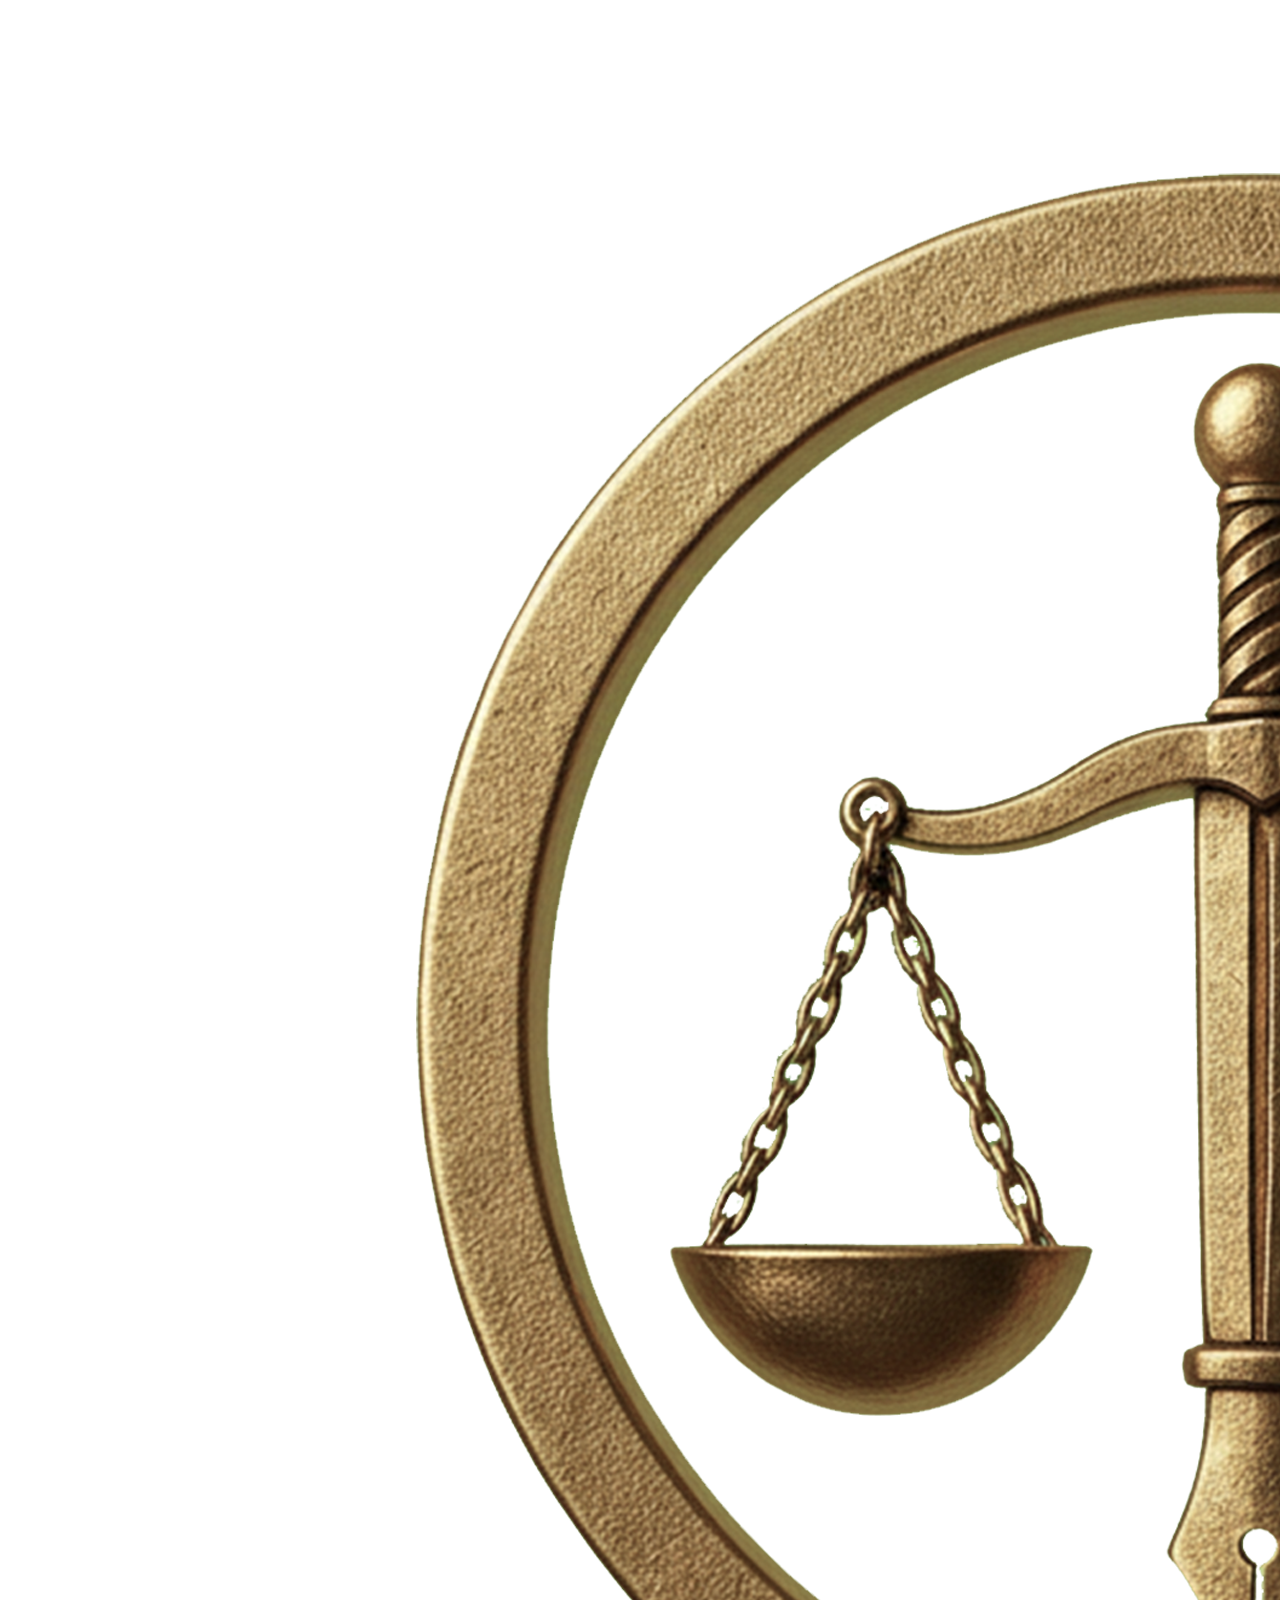
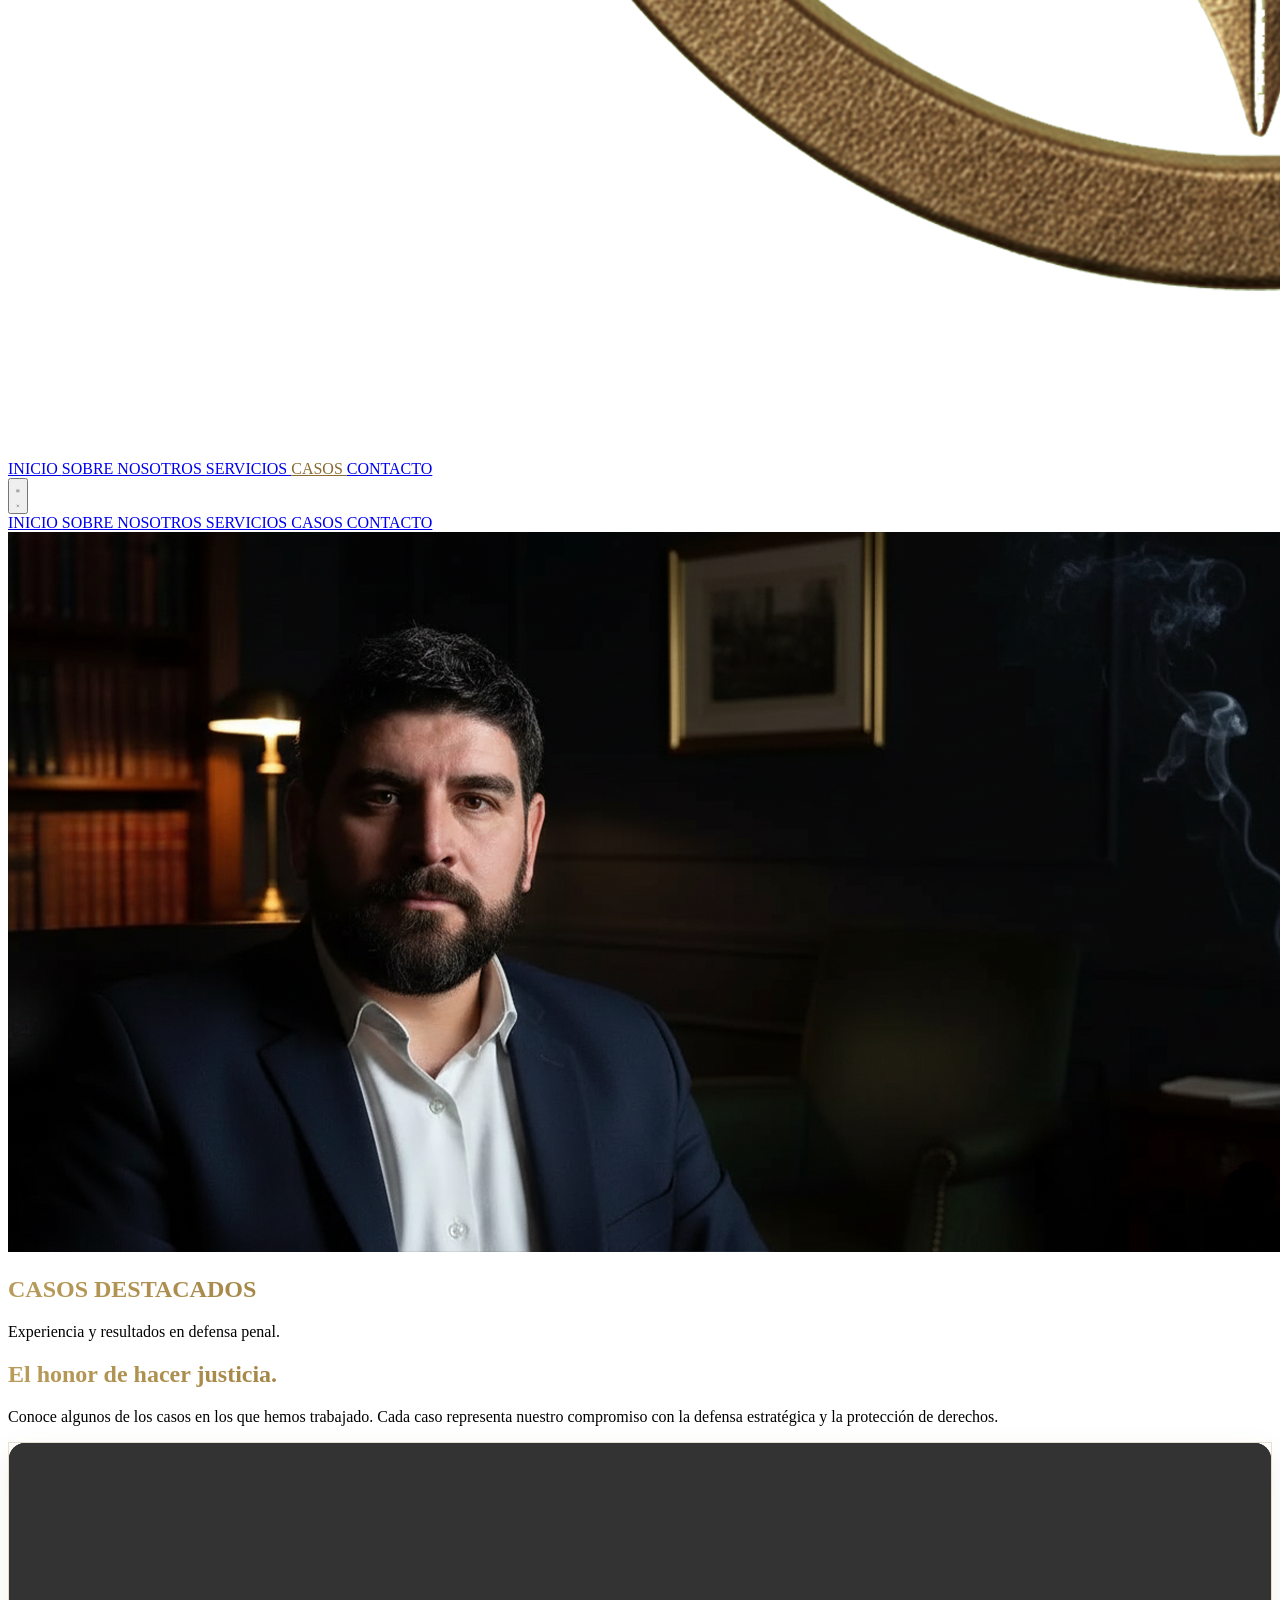
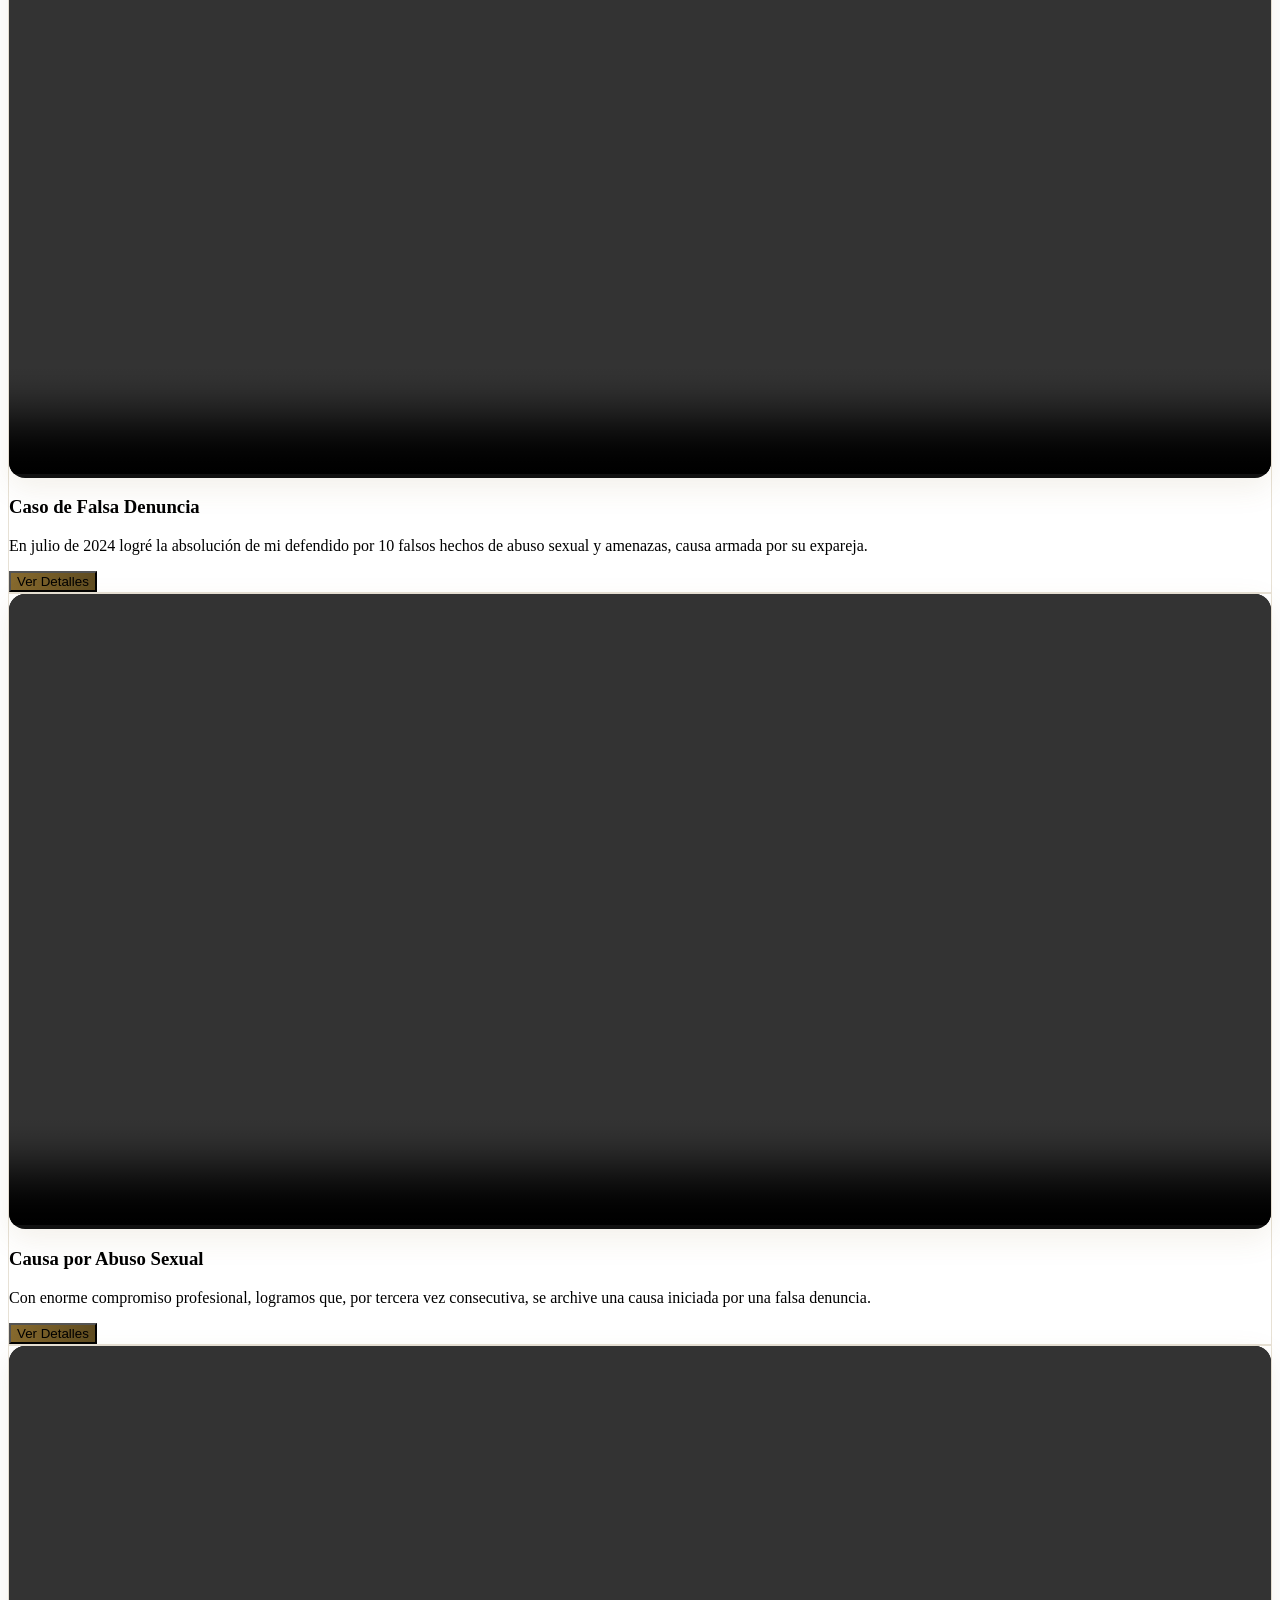
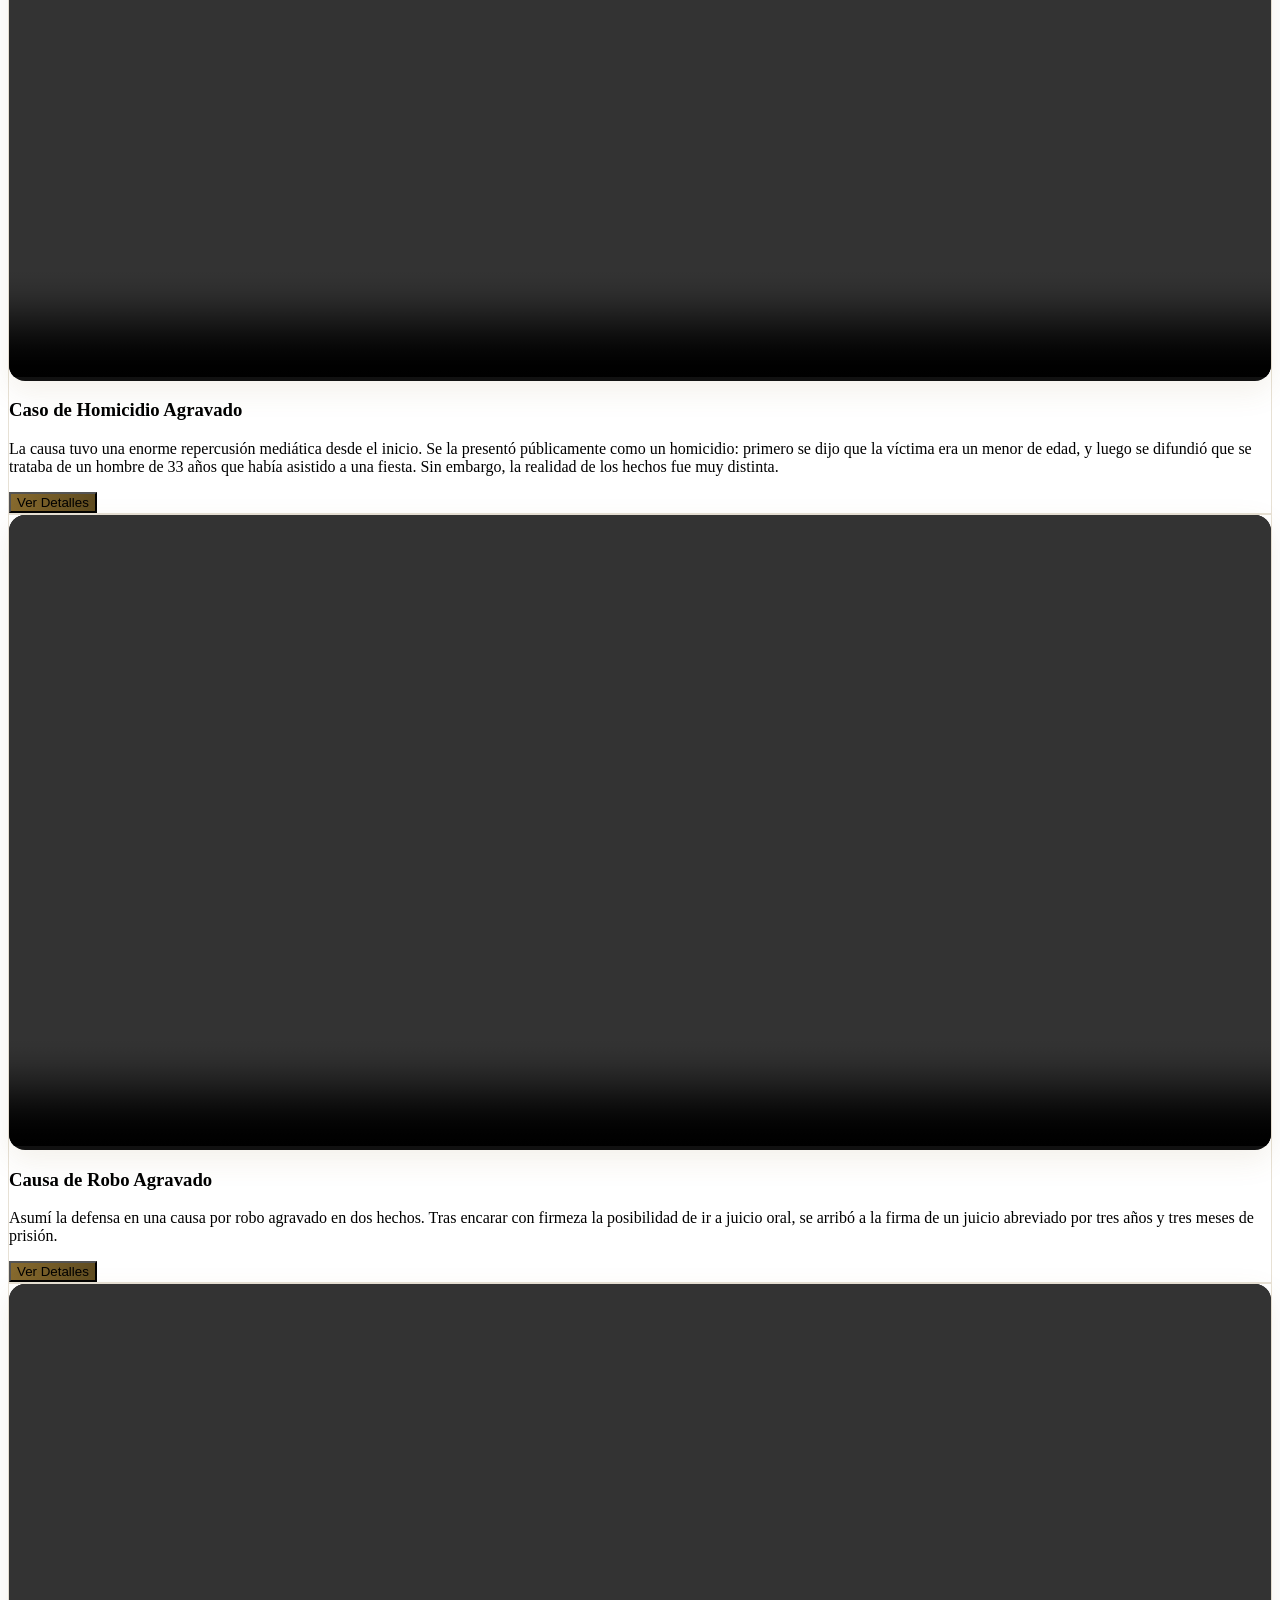
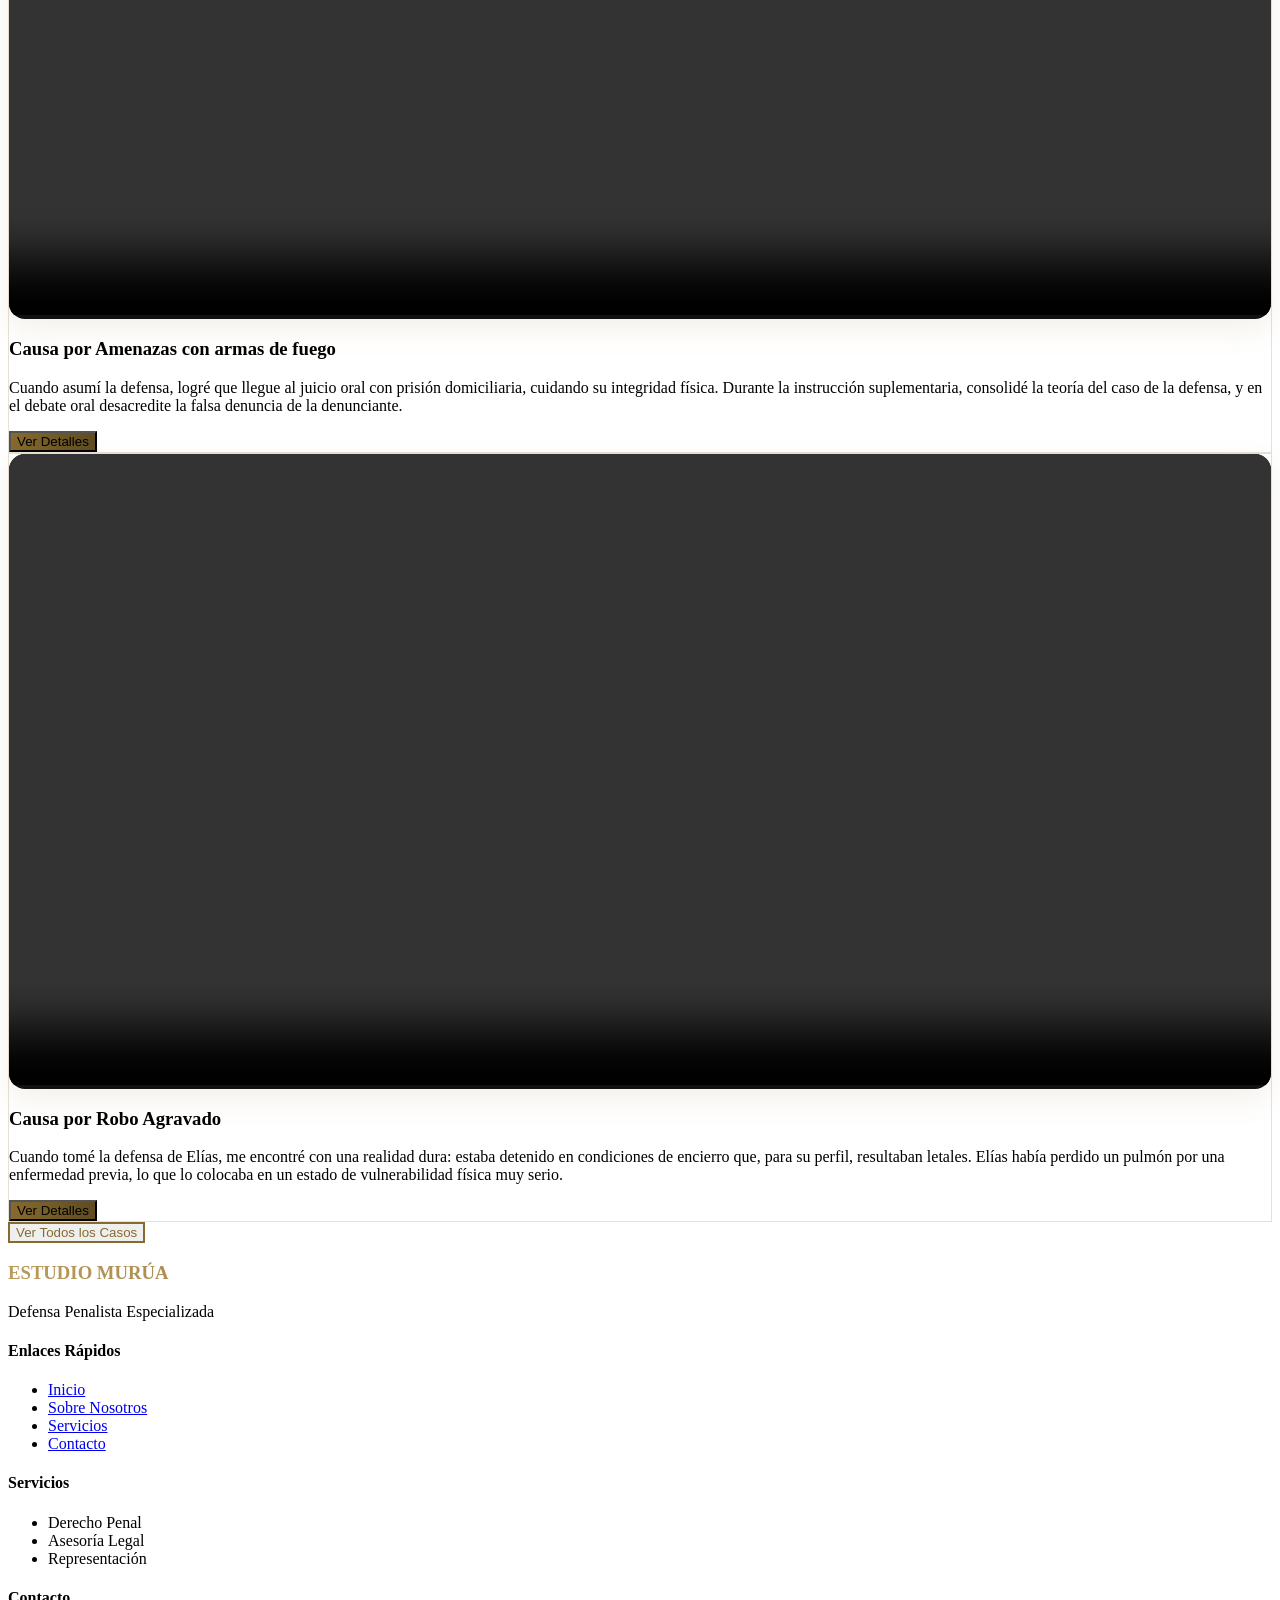
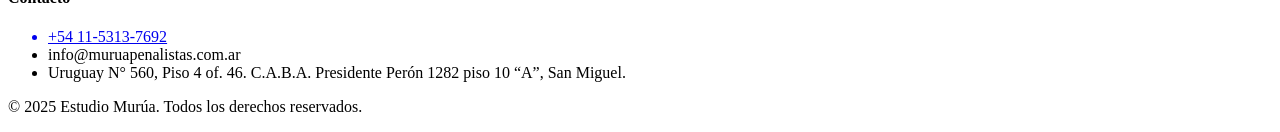
==== casos.html @ b3800d31 "Add files via upload" ====
<!DOCTYPE html>
<html lang="es">
<head>
    <meta charset="UTF-8">
    <meta name="viewport" content="width=device-width, initial-scale=1.0">
    <title>Casos - Estudio Murúa | Abogacía Penalista</title>
    <meta name="description" content="Conoce los casos destacados del Estudio Murúa, liderado por Leopoldo Murúa. Videos breves que muestran nuestra defensa penal activa.">
    <meta name="keywords" content="casos, estudio jurídico, Leopoldo Murúa, defensa penal, videos legales">
    <script src="tailwin.js"></script>
    <link rel="stylesheet" href="estilos.css">
    <link rel="stylesheet" href="servicios.css">
    <script>
        tailwind.config = {
            theme: {
                extend: {
                    colors: {
                        // Colores Dorados Oscuros / Latón
                        'yellow-400': '#B99B5A', // Latón Viejo (Claro)
                        'yellow-500': '#876A2E', // Bronce Oscuro (Principal)
                        'yellow-600': '#5E4B20', // Cobre Oscuro (Profundo)
                    }
                }
            }
        }
    </script>
    <style>
        /* Custom scrollbar */
        ::-webkit-scrollbar {
            width: 8px;
        }
        
        ::-webkit-scrollbar-track {
            background: #1f2937;
        }
        
        ::-webkit-scrollbar-thumb {
            /* NUEVO GRADIENTE DE DORADO OSCURO */
            background: linear-gradient(to bottom, #B99B5A, #876A2E, #5E4B20);
            border-radius: 4px;
        }
        
        /* Gradient text */
        .gradient-text {
             /* NUEVO GRADIENTE DE DORADO OSCURO */
            background: linear-gradient(to right, #B99B5A, #876A2E, #5E4B20);
            -webkit-background-clip: text;
            -webkit-text-fill-color: transparent;
            background-clip: text;
        }
        
        /* Button hover effects */
        .btn-gold {
             /* NUEVO GRADIENTE DE DORADO OSCURO */
            background: linear-gradient(to right, #876A2E, #5E4B20);
            transition: all 0.3s ease;
        }
        
        .btn-gold:hover {
             /* NUEVO GRADIENTE DE DORADO OSCURO */
            background: linear-gradient(to right, #B99B5A, #876A2E);
            transform: scale(1.05);
        }
        
        .btn-outline {
             /* COLOR DORADO OSCURO PRINCIPAL */
            border: 2px solid #876A2E;
            color: #876A2E;
            transition: all 0.3s ease;
        }
        
        .btn-outline:hover {
            background: #876A2E;
            color: #000;
        }
        
        /* Card hover effects */
        .card-hover {
            transition: all 0.3s ease;
             /* COLOR DORADO OSCURO PRINCIPAL CON BAJA OPACIDAD */
            border: 1px solid rgba(135, 106, 46, 0.2);
        }
        
        .card-hover:hover {
             /* COLOR DORADO OSCURO PRINCIPAL CON MEDIA OPACIDAD */
            border-color: rgba(135, 106, 46, 0.4);
            transform: translateY(-2px);
             /* SOMBRA DE CAJA CON DORADO OSCURO */
            box-shadow: 0 10px 30px rgba(135, 106, 46, 0.2);
        }
        
        /* Navigation effects */
        .nav-link {
            transition: color 0.2s ease;
        }
        
        .nav-link:hover {
            color: #876A2E; /* COLOR DORADO OSCURO PRINCIPAL */
        }
        
        .nav-link.active {
            color: #876A2E !important; /* COLOR DORADO OSCURO PRINCIPAL */
        }
        
        /* Floating animation */
        @keyframes float {
            0%, 100% { transform: translateY(0px); }
            50% { transform: translateY(-10px); }
        }
        
        .float-animation {
            animation: float 3s ease-in-out infinite;
        }
        
        /* Fade in animation */
        @keyframes fadeIn {
            from { opacity: 0; transform: translateY(20px); }
            to { opacity: 1; transform: translateY(0); }
        }
        
        .fade-in {
            animation: fadeIn 0.8s ease-out;
        }
        
        /* Pulse animation */
        @keyframes pulse {
            0%, 100% { opacity: 1; }
            50% { opacity: 0.7; }
        }
        
        .pulse-animation {
            animation: pulse 2s ease-in-out infinite;
        }

        /* Video container styles */
        .video-container {
            position: relative;
            overflow: hidden;
            border-radius: 1rem;
            background: #111;
            /* SOMBRA DE CAJA CON DORADO OSCURO */
            box-shadow: 0 10px 30px rgba(135, 106, 46, 0.1);
        }

        .video-container video {
            width: 100%;
            height: auto;
            object-fit: cover;
        }

        .video-overlay {
            position: absolute;
            top: 0;
            left: 0;
            width: 100%;
            height: 100%;
            background: linear-gradient(to bottom, rgba(0,0,0,0.6), rgba(0,0,0,0.2));
            display: flex;
            align-items: center;
            justify-content: center;
            opacity: 0;
            transition: opacity 0.3s ease;
        }

        .video-container:hover .video-overlay {
            opacity: 1;
        }

        .play-button {
            background: rgba(255,255,255,0.9);
            color: #000;
            padding: 1rem 2rem;
            border-radius: 9999px;
            font-weight: bold;
            display: flex;
            align-items: center;
            gap: 0.5rem;
            transition: all 0.3s ease;
        }

        .play-button:hover {
            background: #876A2E; /* COLOR DORADO OSCURO PRINCIPAL */
            color: #000;
            transform: scale(1.05);
        }

        .case-card {
            transition: all 0.3s ease;
        }

        .case-card:hover {
            transform: translateY(-5px);
             /* SOMBRA DE CAJA CON DORADO OSCURO */
            box-shadow: 0 15px 30px rgba(135, 106, 46, 0.2);
        }
    </style>
<script>
    // Fade-in global al cargar
    window.addEventListener("load", () => {
        document.body.classList.add("loaded");
    });

    // Fade-in en scroll con activación estable
    document.addEventListener("DOMContentLoaded", () => {
        const faders = document.querySelectorAll(".fade-in-section");

        const options = {
            threshold: 0.0,
            rootMargin: "0px 0px -100px 0px"
        };

        const appearOnScroll = new IntersectionObserver((entries, observer) => {
            entries.forEach(entry => {
                if (entry.isIntersecting) {
                    entry.target.classList.add("visible");
                    // 🔑 Esto evita que se vuelva a observar y desaparezca
                    observer.unobserve(entry.target);
                }
            });
        }, options);

        faders.forEach(fader => {
            appearOnScroll.observe(fader);
        });
    });
</script>


</head>
<body class="min-h-screen bg-gradient-to-b from-gray-950 via-black to-gray-900">

<nav class="fixed top-0 w-full z-50 bg-black/90 backdrop-blur-md border-b border-yellow-500/20 pt-4">
        <div class="max-w-7xl mx-auto px-4 sm:px-6 lg:px-8">
            <div class="flex justify-between items-center h-16">
              
              
              
              
                                          <div class="flex-shrink-0 nav-logo">
    <a href="index.html" class="block">
        <img 
            src="logoextendido.png" 
            alt="Estudio Murúa - Abogados Especialistas en Derecho Penal"
            class="h-8 md:h-14 w-auto object-contain"
        />
    </a>
</div>

                <div class="hidden md:block">
                    <div class="ml-10 flex items-baseline space-x-8">
                        <a href="index.html" class="nav-link text-gray-300 px-3 py-2 text-sm font-medium">
                            INICIO
                        </a>
                        <a href="sobre-nosotros.html" class="nav-link text-gray-300 px-3 py-2 text-sm font-medium">
                            SOBRE NOSOTROS
                        </a>
                        <a href="servicios.html" class="nav-link text-gray-300 px-3 py-2 text-sm font-medium">
                            SERVICIOS
                        </a>
                        <a href="casos.html" class="nav-link text-yellow-500 px-3 py-2 text-sm font-medium">
                            CASOS
                        </a>
                        <a href="contacto.html" class="nav-link text-gray-300 px-3 py-2 text-sm font-medium">
                            CONTACTO
                        </a>
                    </div>
                </div>

                <div class="md:hidden">
                    <button id="mobile-menu-button" class="text-gray-300 hover:text-yellow-500 p-2">
                        <svg id="menu-icon" class="h-6 w-6" fill="none" viewBox="0 0 24 24" stroke="currentColor">
                            <path stroke-linecap="round" stroke-linejoin="round" stroke-width="2" d="M4 6h16M4 12h16M4 18h16" />
                        </svg>
                        <svg id="close-icon" class="h-6 w-6 hidden" fill="none" viewBox="0 0 24 24" stroke="currentColor">
                            <path stroke-linecap="round" stroke-linejoin="round" stroke-width="2" d="M6 18L18 6M6 6l12 12" />
                        </svg>
                    </button>
                </div>
            </div>
        </div>

        <div id="mobile-menu" class="md:hidden bg-black/95 backdrop-blur-md border-b border-yellow-500/20 hidden">
            <div class="px-2 pt-2 pb-3 space-y-1 sm:px-3">
                <a href="index.html" class="mobile-nav-link text-gray-300 hover:text-yellow-500 block px-3 py-2 text-base font-medium w-full text-left">
                    INICIO
                </a>
                <a href="sobre-nosotros.html" class="mobile-nav-link text-gray-300 hover:text-yellow-500 block px-3 py-2 text-base font-medium w-full text-left">
                    SOBRE NOSOTROS
                </a>
                <a href="servicios.html" class="mobile-nav-link text-gray-300 hover:text-yellow-500 block px-3 py-2 text-base font-medium w-full text-left">
                    SERVICIOS
                </a>
                <a href="casos.html" class="mobile-nav-link text-gray-300 hover:text-yellow-500 block px-3 py-2 text-base font-medium w-full text-left">
                    CASOS
                </a>
                <a href="contacto.html" class="mobile-nav-link text-gray-300 hover:text-yellow-500 block px-3 py-2 text-base font-medium w-full text-left">
                    CONTACTO
                </a>
            </div>
        </div>
    </nav>

    <section class="relative h-96 flex items-center justify-center overflow-hidden">
        <div class="absolute inset-0">
            <img
                src="casos.png"
                alt="Estudio jurídico profesional"
                class="w-full h-full object-cover"
                onerror="this.style.display='none'; this.nextElementSibling.style.display='flex';"
            />
            <div class="absolute inset-0 bg-gradient-to-br from-black via-gray-900/95 to-black opacity-90"></div>
            <div class="absolute inset-0 bg-gradient-to-r from-black via-transparent to-black opacity-60"></div>
            <div class="absolute inset-0 bg-gradient-to-br from-gray-950 via-black to-gray-900 hidden" style="display: none;"></div>
        </div>
        
        <div class="absolute inset-0 opacity-10">
            <div class="absolute inset-0 bg-gradient-to-r from-transparent via-yellow-600/20 to-transparent"></div>
        </div>
        
        <div class="relative z-10 text-center px-4 max-w-6xl mx-auto">
            <div class="fade-in">
                <h1 class="text-4xl md:text-6xl font-bold mb-4 gradient-text">
                    CASOS DESTACADOS 
                </h1>
                <div class="w-24 h-1 bg-gradient-to-r from-yellow-400 via-yellow-500 to-yellow-600 mx-auto mb-6"></div>
                <p class="text-lg md:text-xl text-white font-light max-w-3xl mx-auto leading-relaxed">Experiencia y resultados en defensa penal.</p>
            </div>
        </div>
    </section>

    <section id="main-content" class="py-16 px-4 fade-in-section">


        <div class="max-w-7xl mx-auto">
            <div class="text-center mb-12 ">      
                <div class="mb-20">
                <div class="text-center mb-16 ">
                    <h2 class="text-3xl md:text-4xl font-bold gradient-text mb-4">
                        El honor de hacer justicia.
                    </h2>
                    <div class="w-24 h-1 bg-gradient-to-r from-yellow-400 via-yellow-500 to-yellow-600 mx-auto mb-6"></div>
                </div>
                <p class="text-gray-300 text-lg max-w-3xl mx-auto">
                    Conoce algunos de los casos en los que hemos trabajado. Cada caso representa nuestro compromiso con la defensa estratégica y la protección de derechos.
                </p>
            </div>


<section class="fade-in-section">
    <div class="max-w-6xl mx-auto">
        <div class="grid md:grid-cols-2 lg:grid-cols-3 gap-8">
            <div class="case-card bg-gray-800 rounded-xl overflow-hidden card-hover">
                <div class="video-container relative">
                    <video controls preload="metadata" class="w-full h-64 object-cover">
                        <source src="videos/caso1.mp4" type="video/mp4">
                        Tu navegador no soporta el elemento de video.
                    </video>
                </div>
                <div class="p-6">
                    <h3 class="text-xl font-bold text-white mb-2">Caso de Falsa Denuncia</h3>
                    <p class="text-gray-400 text-sm mb-4">En julio de 2024 logré la absolución de mi defendido por 10 falsos hechos de abuso sexual y amenazas, causa armada por su expareja.</p>
                   <a href="https://www.instagram.com/reel/DP5cud6DCzj/" target="_blank"> <button class="btn-gold px-4 py-2 text-sm font-medium rounded-lg">Ver Detalles</button></a>
                </div>
            </div>

            <div class="case-card bg-gray-800 rounded-xl overflow-hidden card-hover">
                <div class="video-container relative">
                    <video controls preload="metadata" class="w-full h-64 object-cover">
                        <source src="videos/caso2.mp4" type="video/mp4">
                        Tu navegador no soporta el elemento de video.
                    </video>
                </div>
                <div class="p-6">
                    <h3 class="text-xl font-bold text-white mb-2">Causa por Abuso Sexual</h3>
                    <p class="text-gray-400 text-sm mb-4">Con enorme compromiso profesional, logramos que, por tercera vez consecutiva, se archive una causa iniciada por una falsa denuncia.</p>
                    <a href="https://www.instagram.com/reel/DPXbhRKjlvD/" target="_blank"> <button class="btn-gold px-4 py-2 text-sm font-medium rounded-lg">Ver Detalles</button></a>
                </div>
            </div>

            <div class="case-card bg-gray-800 rounded-xl overflow-hidden card-hover">
                <div class="video-container relative">
                    <video controls preload="metadata" class="w-full h-64 object-cover">
                        <source src="videos/caso3.mp4" type="video/mp4">
                        Tu navegador no soporta el elemento de video.
                    </video>
                </div>
                <div class="p-6">
                    <h3 class="text-xl font-bold text-white mb-2">Caso de Homicidio Agravado</h3>
                    <p class="text-gray-400 text-sm mb-4">La causa tuvo una enorme repercusión mediática desde el inicio. Se la presentó públicamente como un homicidio: primero se dijo que la víctima era un menor de edad, y luego se difundió que se trataba de un hombre de 33 años que había asistido a una fiesta. Sin embargo, la realidad de los hechos fue muy distinta.</p>
                    <a href="https://www.instagram.com/reel/DPkGC3Ajjmo/" target="_blank"> <button class="btn-gold px-4 py-2 text-sm font-medium rounded-lg">Ver Detalles</button></a>
                </div>
            </div>
        </div>




   <div class="grid md:grid-cols-2 lg:grid-cols-3 gap-8">
            <div class="case-card bg-gray-800 rounded-xl overflow-hidden card-hover">
                <div class="video-container relative">
                    <video controls preload="metadata" class="w-full h-64 object-cover">
                        <source src="videos/caso4.mp4" type="video/mp4">
                        Tu navegador no soporta el elemento de video.
                    </video>
                </div>
                <div class="p-6">
                    <h3 class="text-xl font-bold text-white mb-2">Causa de Robo Agravado</h3>
                    <p class="text-gray-400 text-sm mb-4">Asumí la defensa en una causa por robo agravado en dos hechos. Tras encarar con firmeza la posibilidad de ir a juicio oral, se arribó a la firma de un juicio abreviado por tres años y tres meses de prisión.</p>
                   <a href="https://www.instagram.com/reel/DOrzrlTjujZ/" target="_blank"> <button class="btn-gold px-4 py-2 text-sm font-medium rounded-lg">Ver Detalles</button></a>
                </div>
            </div>

            <div class="case-card bg-gray-800 rounded-xl overflow-hidden card-hover">
                <div class="video-container relative">
                    <video controls preload="metadata" class="w-full h-64 object-cover">
                        <source src="videos/caso5.mp4" type="video/mp4">
                        Tu navegador no soporta el elemento de video.
                    </video>
                </div>
                <div class="p-6">
                    <h3 class="text-xl font-bold text-white mb-2">Causa por Amenazas con armas de fuego</h3>
                    <p class="text-gray-400 text-sm mb-4">Cuando asumí la defensa, logré que llegue al juicio oral con prisión domiciliaria, cuidando su integridad física.

Durante la instrucción suplementaria, consolidé la teoría del caso de la defensa, y en el debate oral desacredite la falsa denuncia de la denunciante.</p>
                    <a href="https://www.instagram.com/reel/DL3iks2MFPW/" target="_blank"> <button class="btn-gold px-4 py-2 text-sm font-medium rounded-lg">Ver Detalles</button></a>
                </div>
            </div>

            <div class="case-card bg-gray-800 rounded-xl overflow-hidden card-hover">
                <div class="video-container relative">
                    <video controls preload="metadata" class="w-full h-64 object-cover">
                        <source src="videos/caso6.mp4" type="video/mp4">
                        Tu navegador no soporta el elemento de video.
                    </video>
                </div>
                <div class="p-6">
                    <h3 class="text-xl font-bold text-white mb-2">Causa por Robo Agravado</h3>
                    <p class="text-gray-400 text-sm mb-4">Cuando tomé la defensa de Elías, me encontré con una realidad dura: estaba detenido en condiciones de encierro que, para su perfil, resultaban letales. Elías había perdido un pulmón por una enfermedad previa, lo que lo colocaba en un estado de vulnerabilidad física muy serio.</p>
                 <a href="https://www.instagram.com/reel/DNgmScvyn2M/" target="_blank"> <button class="btn-gold px-4 py-2 text-sm font-medium rounded-lg">Ver Detalles</button></a>
                </div>
            </div>
        </div>
</section>








        <div class="mt-12 text-center">
            <a href="https://www.instagram.com/leopoldo_murua/reels/" target="_blank"><button class="btn-outline px-6 py-3 text-lg font-medium rounded-lg">
                Ver Todos los Casos
            </button></a>
        </div>
    </div>
</section>

    <footer class="py-8 px-4 bg-black border-t border-yellow-500/20">
        <div class="max-w-6xl mx-auto">
            <div class="grid md:grid-cols-4 gap-8 mb-8">
                <div>
                    <h3 class="text-xl font-bold gradient-text mb-4">
                        ESTUDIO MURÚA
                    </h3>
                    <p class="text-gray-400 text-sm">
                        Defensa Penalista Especializada
                    </p>
                </div>
                <div>
                    <h4 class="text-white font-semibold mb-4">Enlaces Rápidos</h4>
                    <ul class="space-y-2">
                        <li><a href="index.html" class="text-gray-400 hover:text-yellow-500 text-sm">Inicio</a></li>
                        <li><a href="sobre-nosotros.html" class="text-gray-400 hover:text-yellow-500 text-sm">Sobre Nosotros</a></li>
                        <li><a href="servicios.html" class="text-gray-400 hover:text-yellow-500 text-sm">Servicios</a></li>
                        <li><a href="contacto.html" class="text-gray-400 hover:text-yellow-500 text-sm">Contacto</a></li>
                    </ul>
                </div>
                <div>
                    <h4 class="text-white font-semibold mb-4">Servicios</h4>
                    <ul class="space-y-2">
                        <li class="text-gray-400 text-sm">Derecho Penal</li>
                        <li class="text-gray-400 text-sm">Asesoría Legal</li>
                        <li class="text-gray-400 text-sm">Representación</li>
                    </ul>
                </div>
                <div>
                    <h4 class="text-white font-semibold mb-4">Contacto</h4>
                    <ul class="space-y-2">
                        <a href="https://w.app/nuol4l" target="_blank"><li class="text-gray-400 text-sm">+54 11-5313-7692</li></a>
                        <li class="text-gray-400 text-sm">info@muruapenalistas.com.ar</li>
                        <li class="text-gray-400 text-sm">Uruguay N° 560, Piso 4 of. 46. C.A.B.A. Presidente Perón 1282 piso 10 “A”, San Miguel.</li>
                    </ul>
                </div>
            </div>
            <div class="border-t border-gray-800 pt-6 text-center">
                <p class="text-gray-500 text-sm">
                    © 2025 Estudio Murúa. Todos los derechos reservados.
                </p>
            </div>
        </div>
    </footer>

    <script>
        // Mobile menu toggle
        const mobileMenuButton = document.getElementById('mobile-menu-button');
        const mobileMenu = document.getElementById('mobile-menu');
        const menuIcon = document.getElementById('menu-icon');
        const closeIcon = document.getElementById('close-icon');

        mobileMenuButton.addEventListener('click', function() {
            mobileMenu.classList.toggle('hidden');
            menuIcon.classList.toggle('hidden');
            closeIcon.classList.toggle('hidden');
        });

        // Close mobile menu when clicking on links
        const mobileNavLinks = document.querySelectorAll('.mobile-nav-link');
        mobileNavLinks.forEach(link => {
            link.addEventListener('click', function() {
                mobileMenu.classList.add('hidden');
                menuIcon.classList.remove('hidden');
                closeIcon.classList.add('hidden');
            });
        });

        // Set active navigation link based on current page
        document.addEventListener('DOMContentLoaded', function() {
            const currentPage = window.location.pathname.split('/').pop() || 'index.html';
            const navLinks = document.querySelectorAll('.nav-link');
            
            navLinks.forEach(link => {
                const href = link.getAttribute('href');
                if ((currentPage === 'index.html' && href === 'index.html') || 
                    (currentPage !== 'index.html' && href === currentPage)) {
                    link.classList.add('active');
                } else {
                    link.classList.remove('active');
                }
            });
        });

        // Intersection Observer for fade-in animations
        const observerOptions = {
            threshold: 0.1,
            rootMargin: '0px 0px -50px 0px'
        };

        const observer = new IntersectionObserver(function(entries) {
            entries.forEach(entry => {
                if (entry.isIntersecting) {
                    entry.target.style.opacity = '1';
                    entry.target.style.transform = 'translateY(0)';
                }
            });
        }, observerOptions);

        // Observe all fade-in elements
        document.querySelectorAll('.fade-in').forEach(el => {
            el.style.opacity = '0';
            el.style.transform = 'translateY(20px)';
            el.style.transition = 'opacity 0.8s ease, transform 0.8s ease';
            observer.observe(el);
        });
    </script>
</body>
</html>
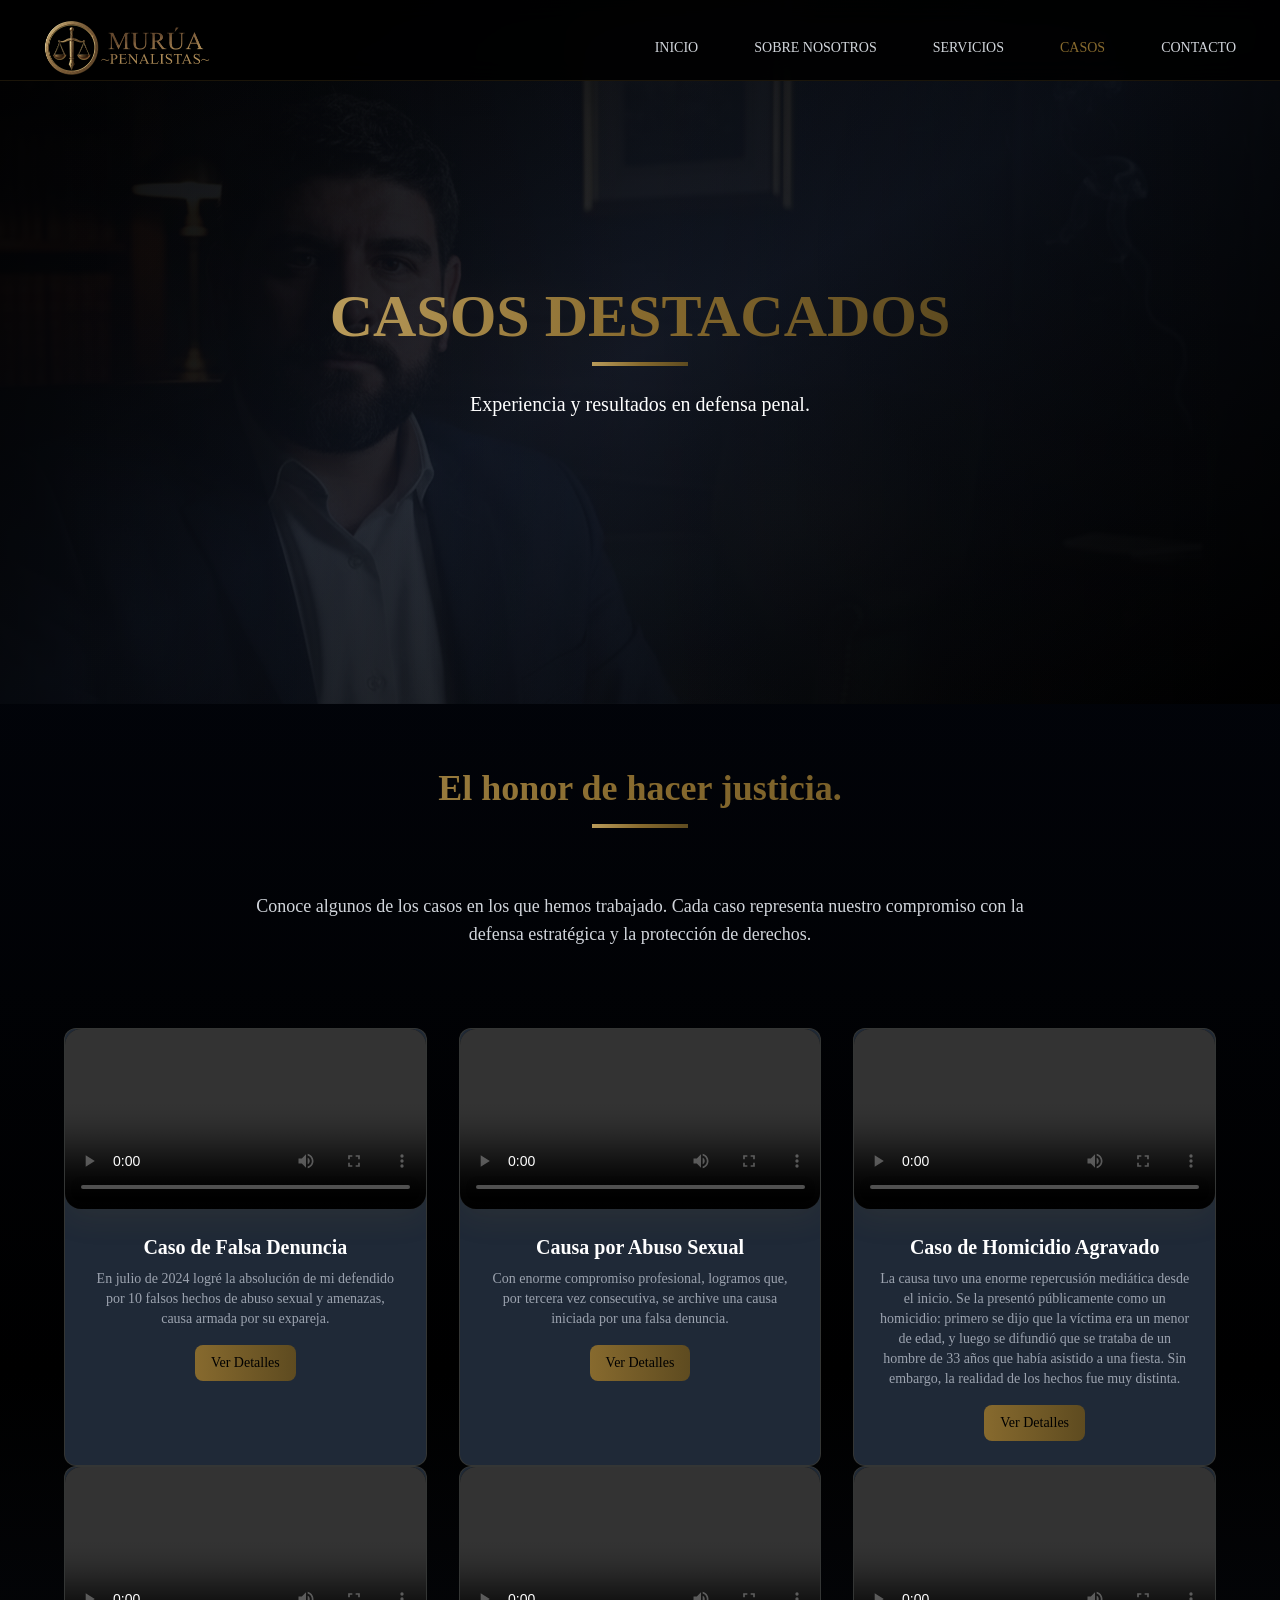
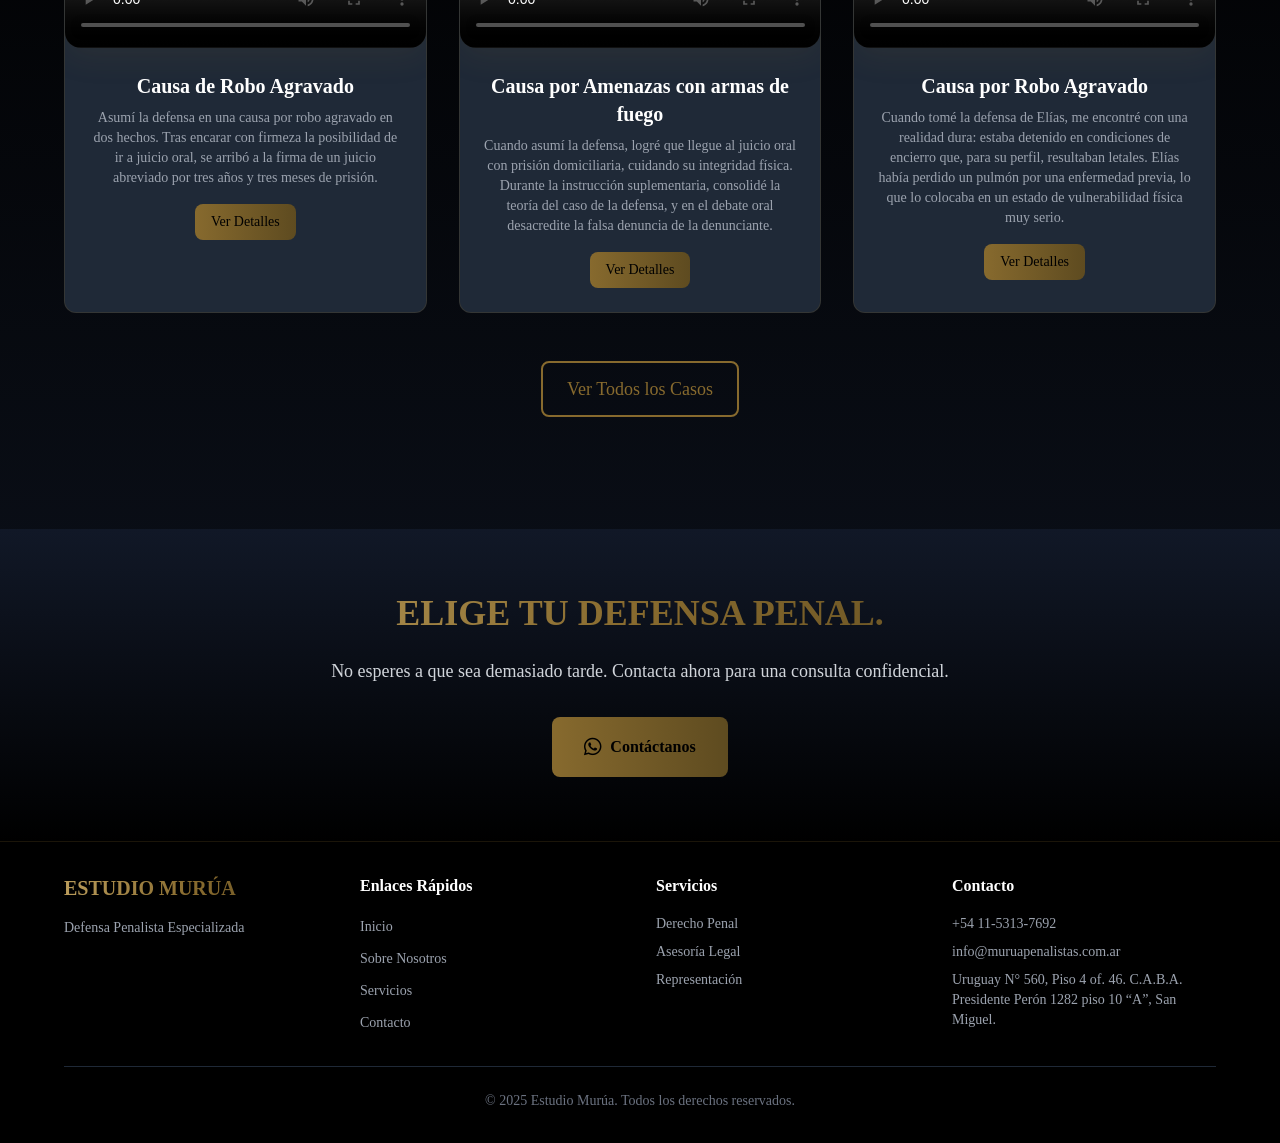
==== commit d57078e3: "Add files via upload" ====
--- a/casos.html
+++ b/casos.html
@@ -8,6 +8,8 @@
     <meta name="keywords" content="casos, estudio jurídico, Leopoldo Murúa, defensa penal, videos legales">
     <script src="tailwin.js"></script>
     <link rel="stylesheet" href="estilos.css">
+        <link rel="stylesheet" href="https://cdnjs.cloudflare.com/ajax/libs/font-awesome/6.5.1/css/all.min.css" integrity="sha512-DTOQO9RWCH3ppGqcWaEA1BIZOC6xxalwEsw9c2QQeAIftl+Vegovlnee1c9QX4TctnWMn13TZye+giMm8e2LwA==" crossorigin="anonymous" referrerpolicy="no-referrer" />
+
     <link rel="stylesheet" href="servicios.css">
     <script>
         tailwind.config = {
@@ -456,6 +458,26 @@
     </div>
 </section>
 
+    <section class="py-16 px-4 bg-gradient-to-b from-gray-900 to-black fade-in-section">
+        <div class="max-w-4xl mx-auto text-center">
+            <h2 class="text-3xl md:text-4xl font-bold gradient-text mb-6">
+              ELIGE TU DEFENSA PENAL.
+            </h2>
+            <p class="text-gray-300 mb-8 text-lg">
+                No esperes a que sea demasiado tarde. Contacta ahora para una consulta confidencial.
+            </p>
+            <div class="flex flex-col sm:flex-row gap-4 justify-center">
+                <a href="https://w.app/nuol4l" class="btn-gold px-8 py-4 text-black font-semibold rounded-lg inline-flex items-center justify-center gap-2" target="_blank">
+    <i class="fab fa-whatsapp text-xl"></i> 
+    <span>Contáctanos</span>
+</a>
+               
+            </div>
+        </div>
+    </section>
+
+
+
     <footer class="py-8 px-4 bg-black border-t border-yellow-500/20">
         <div class="max-w-6xl mx-auto">
             <div class="grid md:grid-cols-4 gap-8 mb-8">
--- a/estilos.css
+++ b/estilos.css
@@ -0,0 +1,95 @@
+        body {      font-family: "Times New Roman", Times, serif;
+
+
+
+
+}
+
+
+
+
+
+
+
+
+
+
+
+
+.mapa-tuneado {
+    width: 100%;
+    /* 1. Invert(90%): Lo hace oscuro pero no 100% negro.
+      2. hue-rotate(180deg): Gira la paleta de colores (azules -> amarillos).
+      3. brightness(1.1) y contrast(1.1): Le da "vida" para que se lea.
+    */
+    filter: invert(90%) hue-rotate(180deg) brightness(1.1) contrast(1.1);
+}
+
+
+.h-96 {
+  height: 44rem !important; /* 👈 Cambia este valor según necesites */
+}
+
+/* Altura más pequeña en tablets y móviles */
+@media (max-width: 1024px) {
+  .h-96 {
+    height: 32rem !important; /* Ajusta este valor si necesitas más/menos */
+  }
+}
+
+/* Altura aún más pequeña en móviles pequeños */
+@media (max-width: 768px) {
+  .h-96 {
+    height: 24rem !important; /* Puedes probar 20rem, 22rem, etc. */
+  }
+
+  .mb-8 {
+  margin-top: 60px !important; /* 👈 Cambia este valor según necesites */
+
+}
+.homeservices {
+  margin-bottom: 60px !important; /* 👈 Cambia este valor según necesites */
+
+}
+
+}
+
+
+
+
+.nav-logo {margin-top: 0px;}
+
+.nav-logo img:hover {
+  filter: brightness(1.1) contrast(1.05);
+  transition: filter 0.2s ease;
+}
+
+
+
+/* Ajuste fino para el logo en el navbar */
+@media (max-width: 768px) {
+  .nav-logo img {    height: 45px !important;margin-top: -3px;
+  }
+}
+
+@media (min-width: 769px) {
+  .nav-logo img {
+    height: 65px !important;
+  }
+}
+
+
+
+
+
+.fade-in-section {
+    opacity: 0;
+    transform: translateY(20px);
+    transition: opacity 1s ease-out, transform 1s ease-out;
+    will-change: opacity, transform;
+}
+
+.fade-in-section.visible {
+    opacity: 1;
+    transform: none;
+}
--- a/servicios.css
+++ b/servicios.css
@@ -0,0 +1,34 @@
+/* ===== AJUSTES PARA MÓVILES — HERO SECTION ===== */
+@media (max-width: 768px) {
+  /* Título principal: más chico y con mejor espaciado */
+  .gradient-text {
+    font-size: 1.5rem !important;      /* text-xl ≈ 24px */
+    line-height: 1.4 !important;
+    letter-spacing: -0.02em !important;
+    margin-bottom: 0.75rem !important; /* mb-3 */
+  }
+
+  /* Línea decorativa: un poco más angosta y menos alta */
+  .w-24.h-1 {
+    width: 1.5rem !important;          /* w-6 */
+    height: 0.125rem !important;       /* h-0.5 */
+    margin-bottom: 0.75rem !important; /* mb-3 */
+  }
+
+  /* Subtítulo: más chico y con mejor legibilidad */
+  .text-lg.md\:text-xl.text-white.font-light {
+    font-size: 0.95rem !important;     /* text-sm/medium */
+    line-height: 1.6 !important;
+    max-width: 90% !important;
+    margin-left: auto !important;
+    margin-right: auto !important;
+  }
+
+  /* Contenedor del texto: bajado y con más aire arriba */
+  .relative.z-10.text-center.px-4.max-w-6xl.mx-auto {
+    padding-top: 2.5rem !important;    /* pt-10 */
+    margin-top: 1.5rem !important;     /* mt-6 */
+    padding-left: 1rem !important;     /* px-4 */
+    padding-right: 1rem !important;
+  }
+}
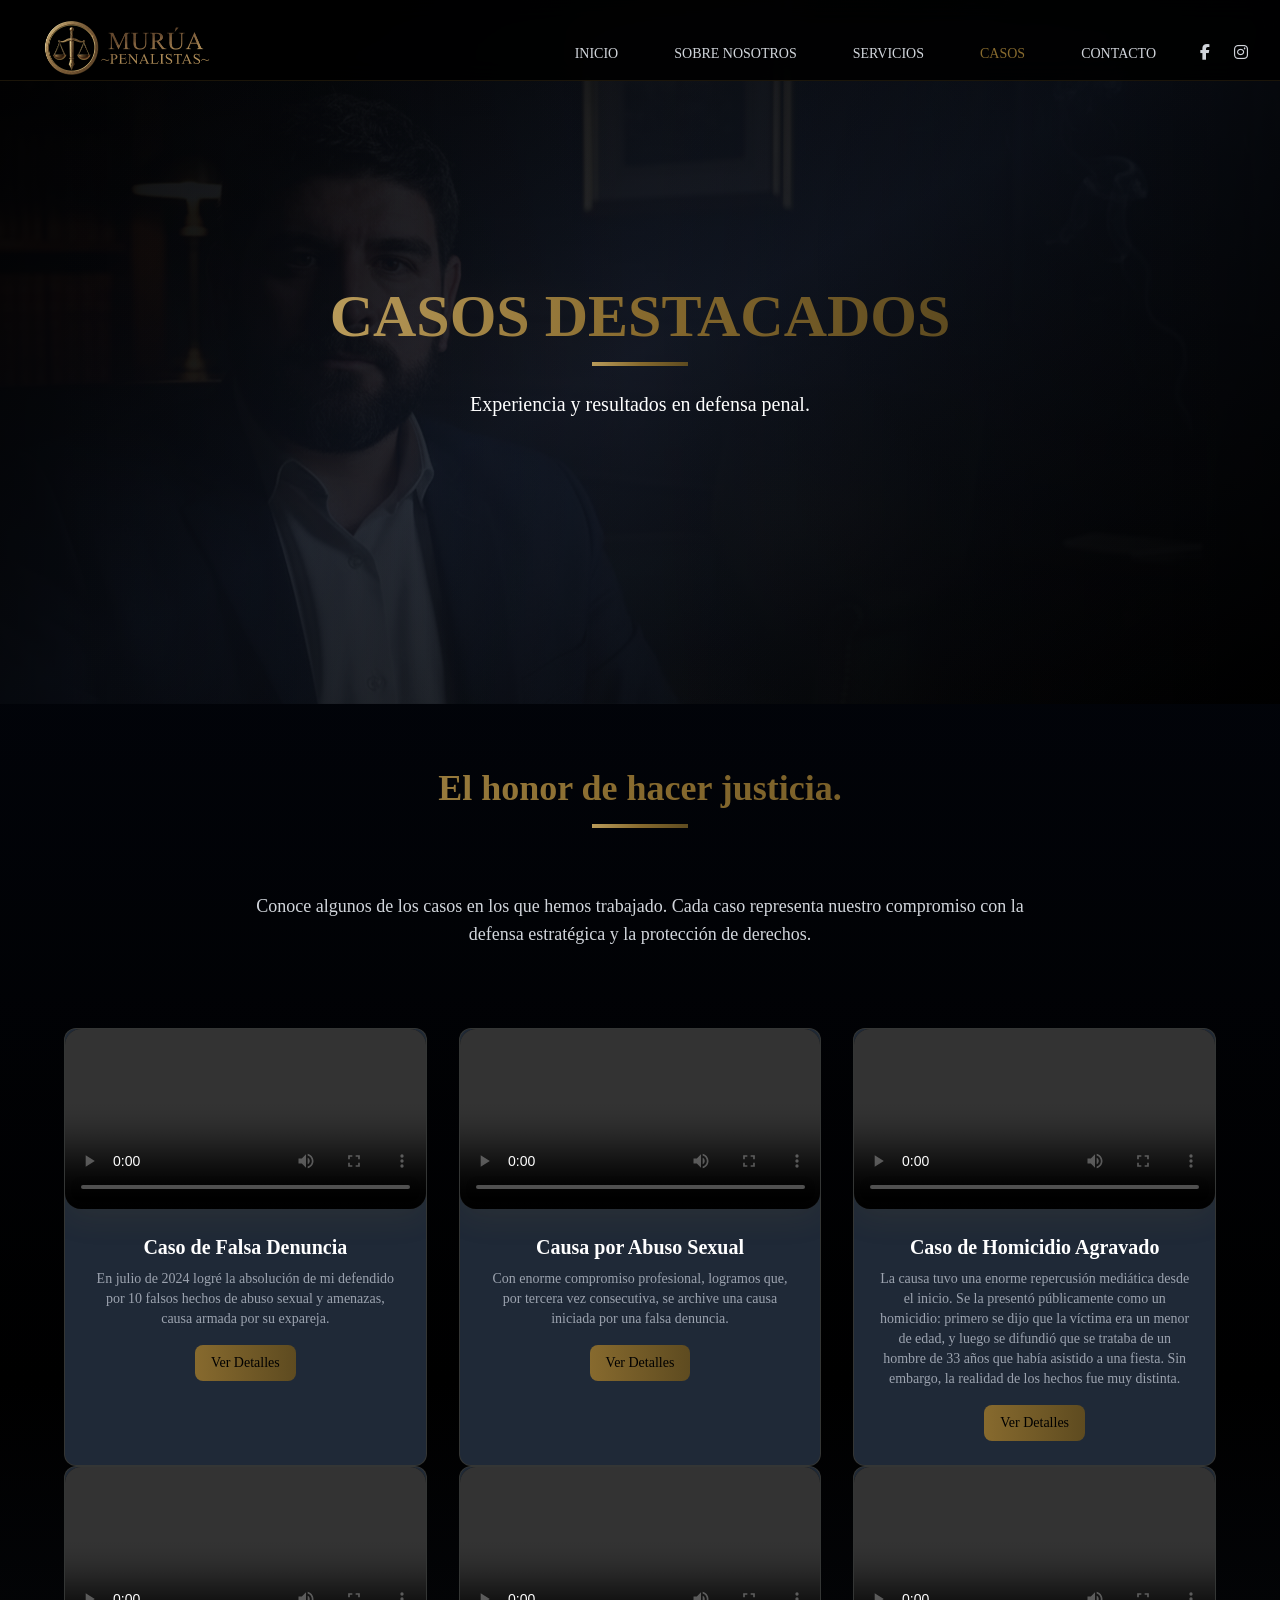
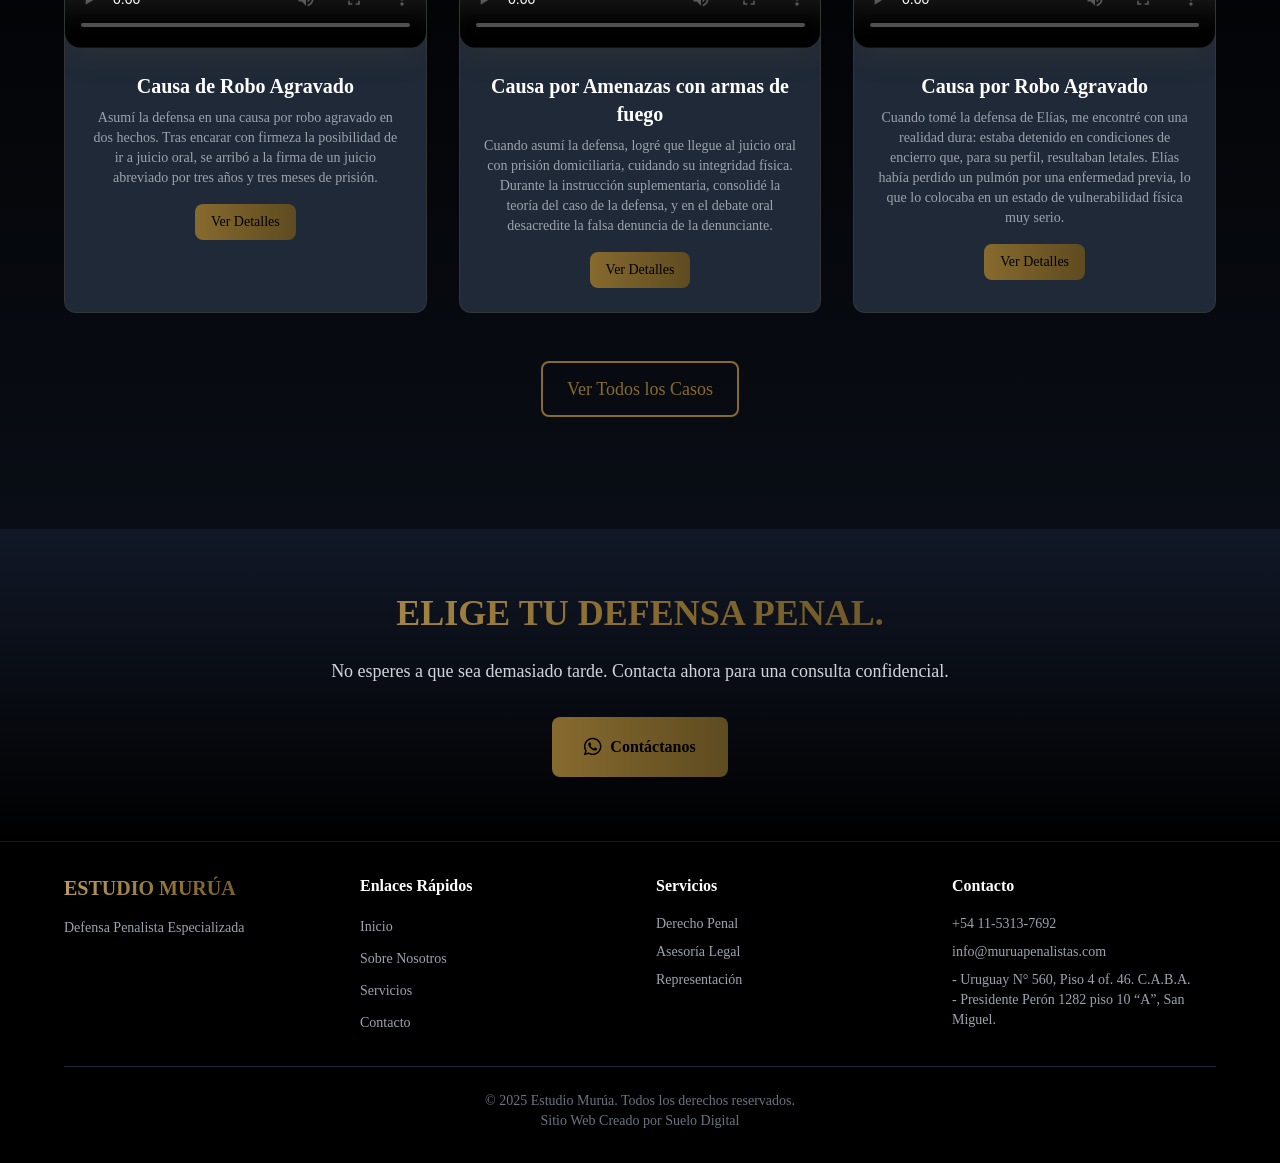
==== commit 04bcbf56: "Add files via upload" ====
--- a/casos.html
+++ b/casos.html
@@ -264,6 +264,18 @@
                         <a href="contacto.html" class="nav-link text-gray-300 px-3 py-2 text-sm font-medium">
                             CONTACTO
                         </a>
+
+<div class="pt-4 flex justify-center space-x-6">
+                    <a href="https://www.facebook.com/estudiojuridicomuruayasociados" target="_blank" class="text-gray-300 hover:text-yellow-500" aria-label="Facebook">
+                        <i class="fab fa-facebook-f text-1xl"></i>
+                    </a>
+                    <a href="https://www.instagram.com/leopoldo_murua/" target="_blank" class="text-gray-300 hover:text-yellow-500" aria-label="Instagram">
+                        <i class="fab fa-instagram text-1xl"></i>
+                    </a>
+                </div>
+
+
+
                     </div>
                 </div>
 
@@ -297,6 +309,20 @@
                 <a href="contacto.html" class="mobile-nav-link text-gray-300 hover:text-yellow-500 block px-3 py-2 text-base font-medium w-full text-left">
                     CONTACTO
                 </a>
+
+
+
+<div class="pt-4 flex justify-center space-x-6">
+                    <a href="https://www.facebook.com/estudiojuridicomuruayasociados" target="_blank" class="text-gray-300 hover:text-yellow-500" aria-label="Facebook">
+                        <i class="fab fa-facebook-f text-2xl"></i>
+                    </a>
+                    <a href="https://www.instagram.com/leopoldo_murua/" target="_blank" class="text-gray-300 hover:text-yellow-500" aria-label="Instagram">
+                        <i class="fab fa-instagram text-2xl"></i>
+                    </a>
+                </div>
+
+
+
             </div>
         </div>
     </nav>
@@ -510,14 +536,17 @@
                     <h4 class="text-white font-semibold mb-4">Contacto</h4>
                     <ul class="space-y-2">
                         <a href="https://w.app/nuol4l" target="_blank"><li class="text-gray-400 text-sm">+54 11-5313-7692</li></a>
-                        <li class="text-gray-400 text-sm">info@muruapenalistas.com.ar</li>
-                        <li class="text-gray-400 text-sm">Uruguay N° 560, Piso 4 of. 46. C.A.B.A. Presidente Perón 1282 piso 10 “A”, San Miguel.</li>
+                        <li class="text-gray-400 text-sm">info@muruapenalistas.com</li>
+                        <li class="text-gray-400 text-sm">- Uruguay N° 560, Piso 4 of. 46. C.A.B.A. <br>- Presidente Perón 1282 piso 10 “A”, San Miguel.</li>
                     </ul>
                 </div>
             </div>
             <div class="border-t border-gray-800 pt-6 text-center">
                 <p class="text-gray-500 text-sm">
                     © 2025 Estudio Murúa. Todos los derechos reservados.
+                </p>
+                   <p class="text-gray-500 text-sm">
+                    Sitio Web Creado por <a href="https://wa.me/+5492314443383">Suelo Digital</a>
                 </p>
             </div>
         </div>
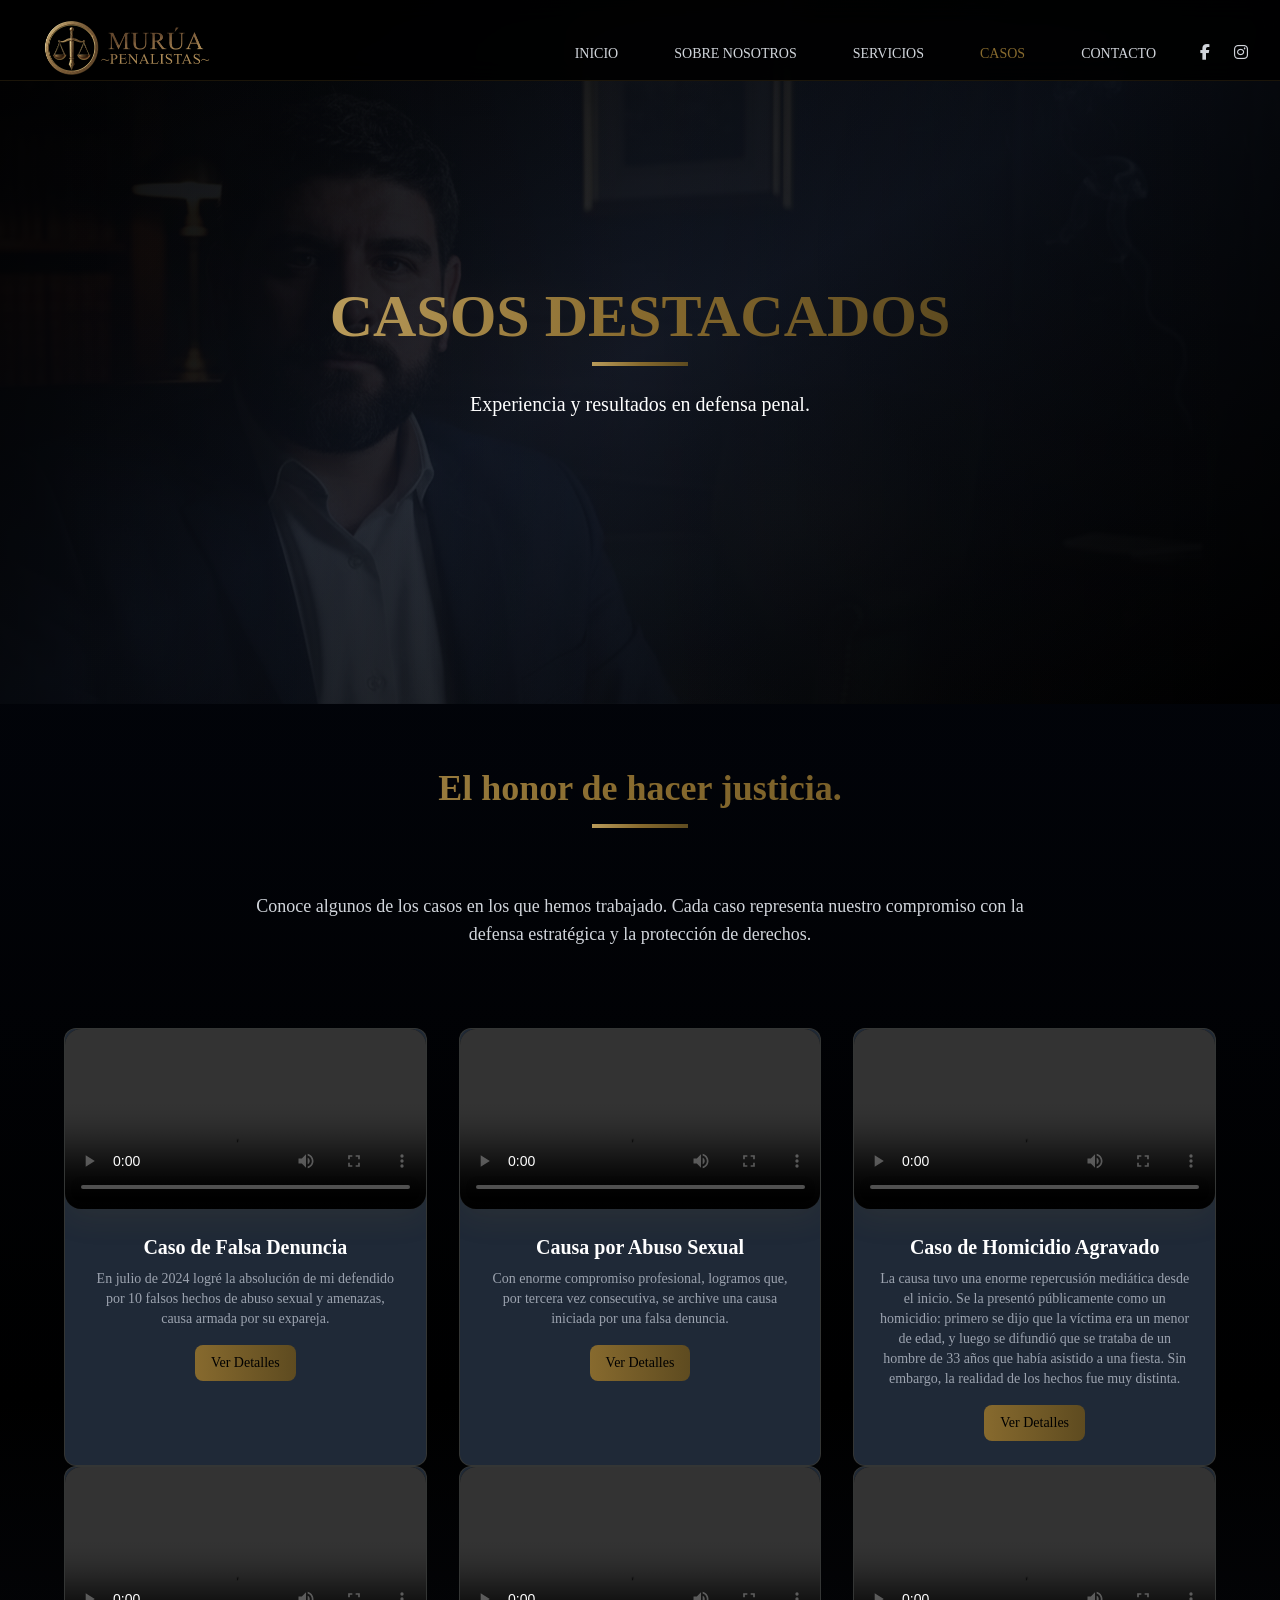
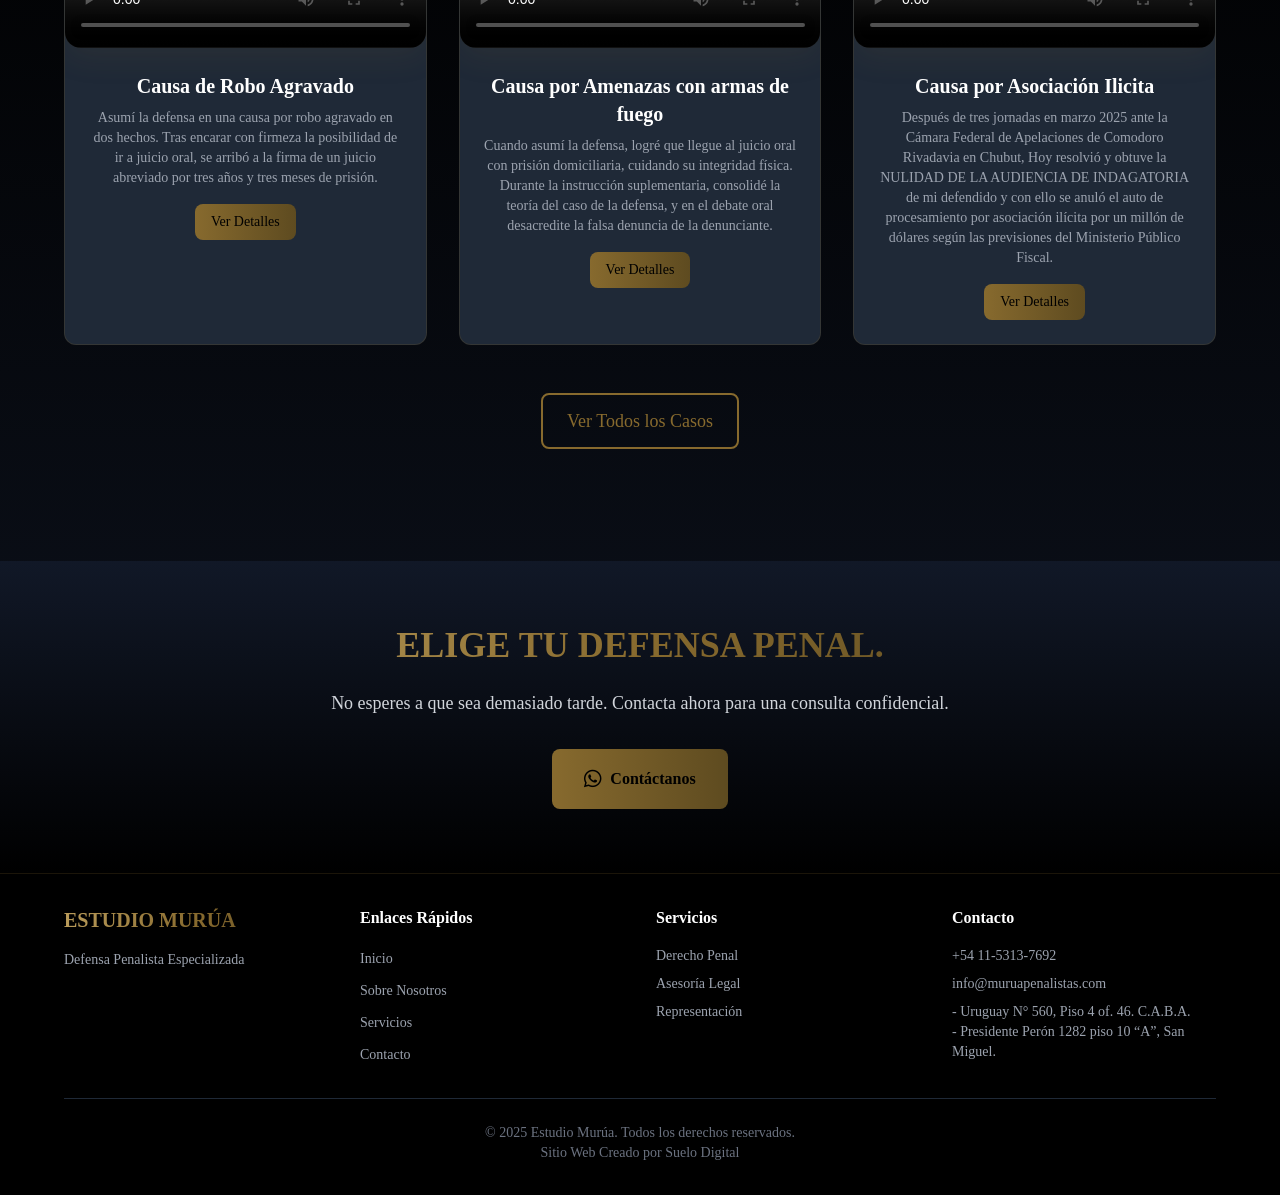
==== commit 30ebdeb5: "Add files via upload" ====
--- a/casos.html
+++ b/casos.html
@@ -461,9 +461,9 @@
                     </video>
                 </div>
                 <div class="p-6">
-                    <h3 class="text-xl font-bold text-white mb-2">Causa por Robo Agravado</h3>
-                    <p class="text-gray-400 text-sm mb-4">Cuando tomé la defensa de Elías, me encontré con una realidad dura: estaba detenido en condiciones de encierro que, para su perfil, resultaban letales. Elías había perdido un pulmón por una enfermedad previa, lo que lo colocaba en un estado de vulnerabilidad física muy serio.</p>
-                 <a href="https://www.instagram.com/reel/DNgmScvyn2M/" target="_blank"> <button class="btn-gold px-4 py-2 text-sm font-medium rounded-lg">Ver Detalles</button></a>
+                    <h3 class="text-xl font-bold text-white mb-2">Causa por Asociación Ilicita</h3>
+                    <p class="text-gray-400 text-sm mb-4">Después de tres jornadas en marzo 2025 ante la Cámara Federal de Apelaciones de Comodoro Rivadavia en Chubut, Hoy resolvió y obtuve la NULIDAD DE LA AUDIENCIA DE INDAGATORIA de mi defendido y con ello se anuló el auto de procesamiento por asociación ilícita por un millón de dólares según las previsiones del Ministerio Público Fiscal.</p>
+                 <a href="https://www.instagram.com/reel/DRNNncUjgA0/" target="_blank"> <button class="btn-gold px-4 py-2 text-sm font-medium rounded-lg">Ver Detalles</button></a>
                 </div>
             </div>
         </div>
